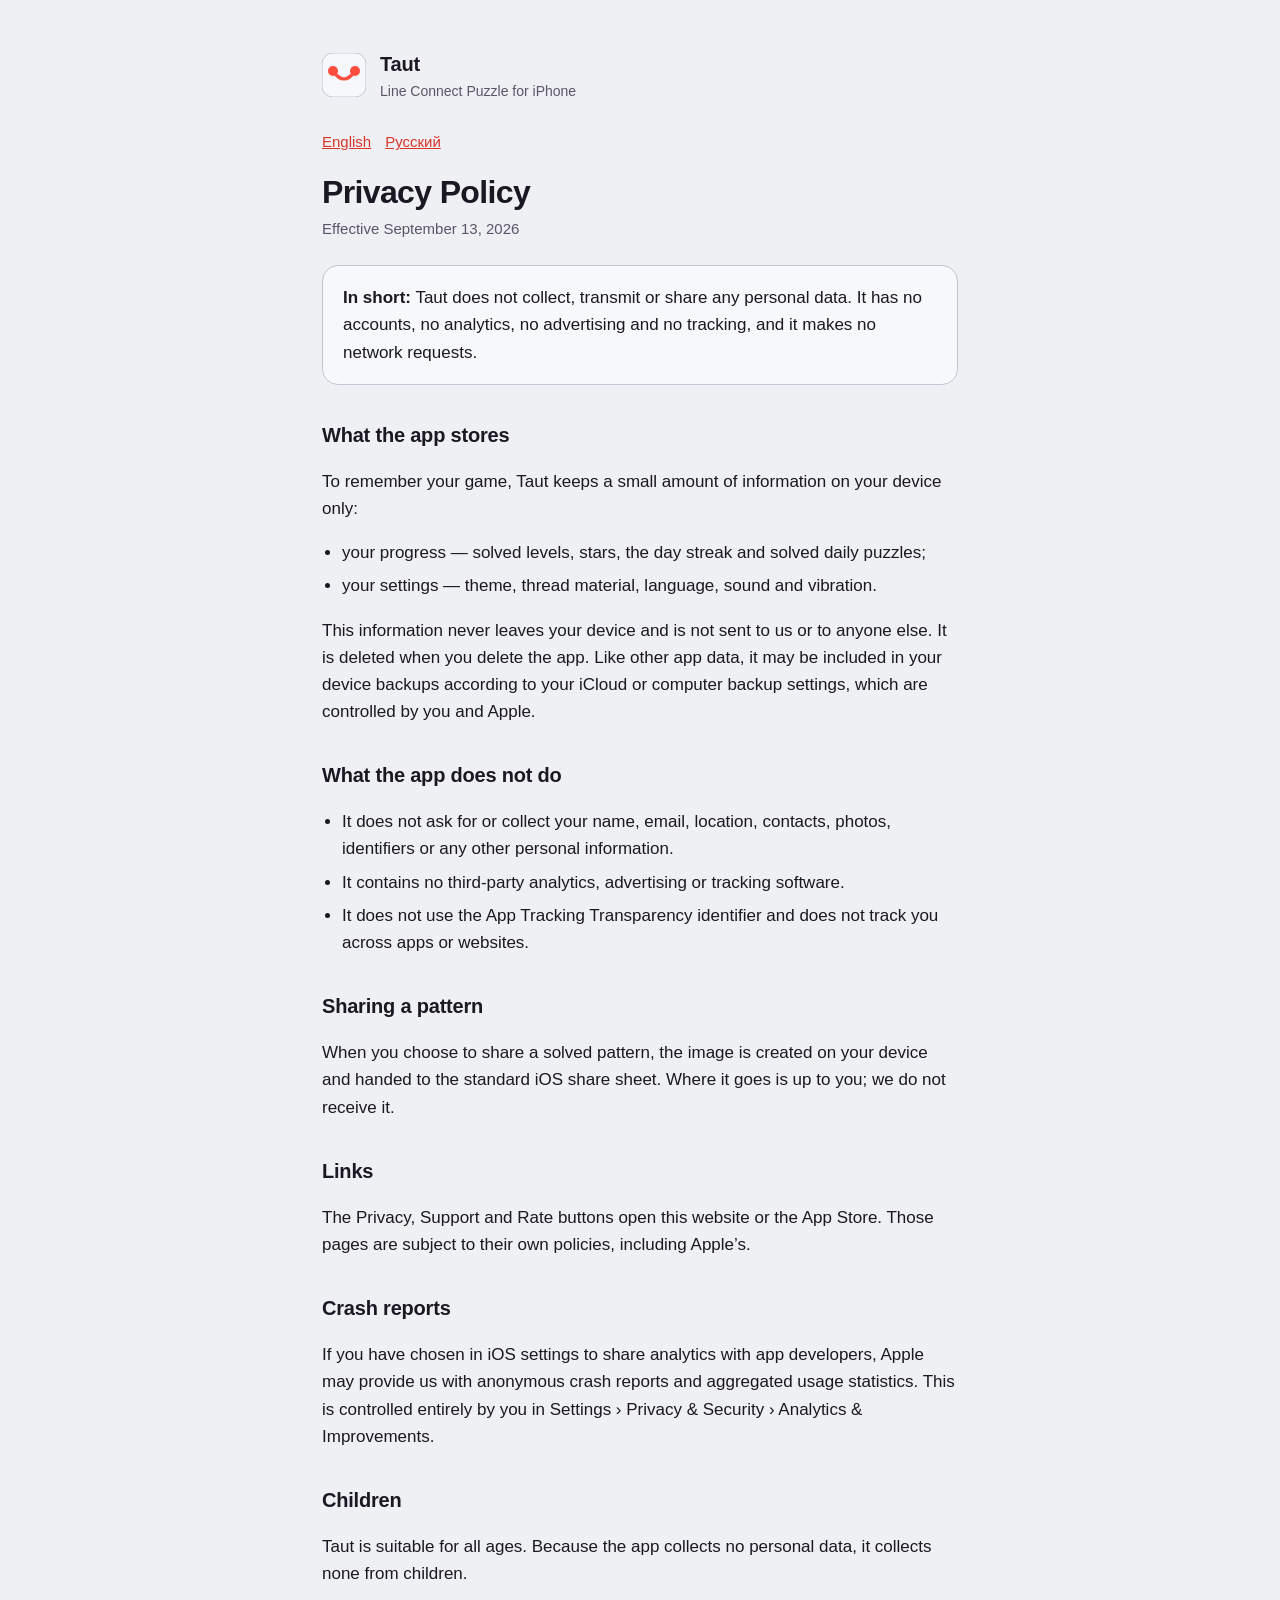
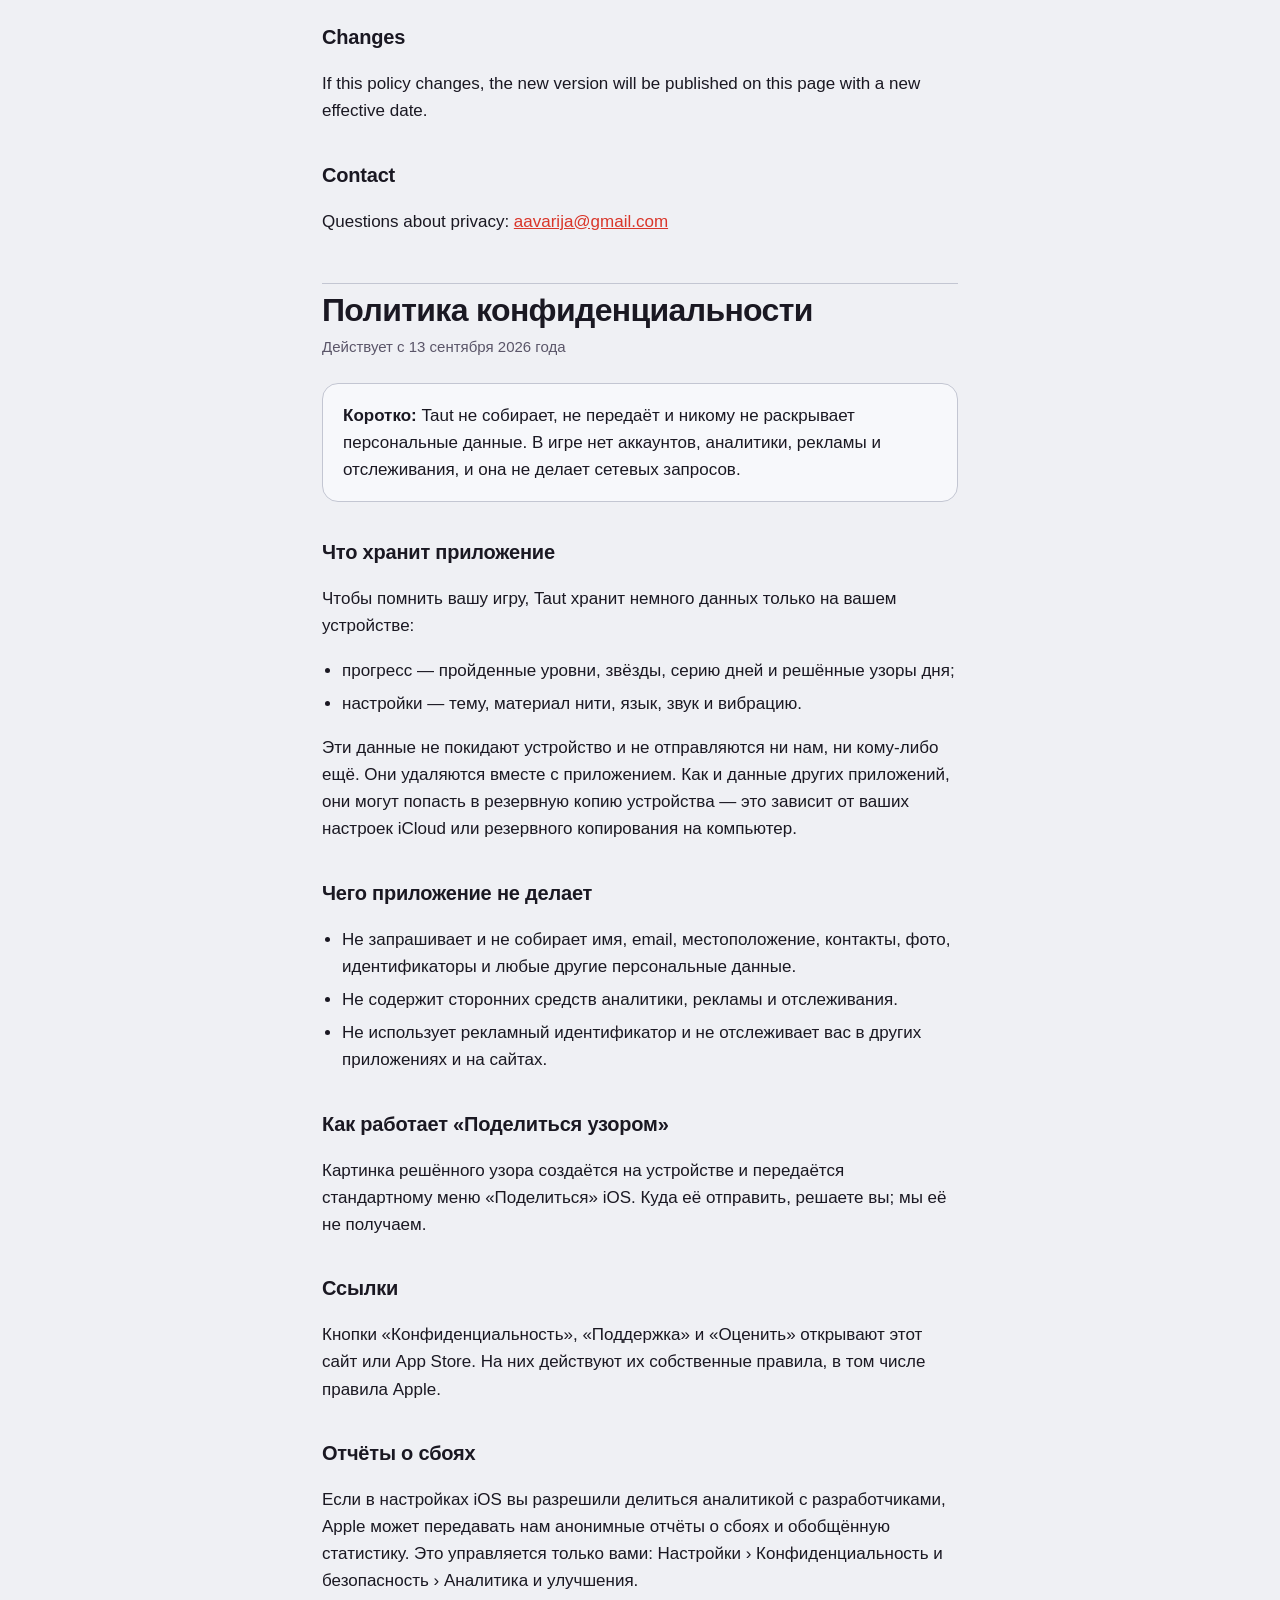
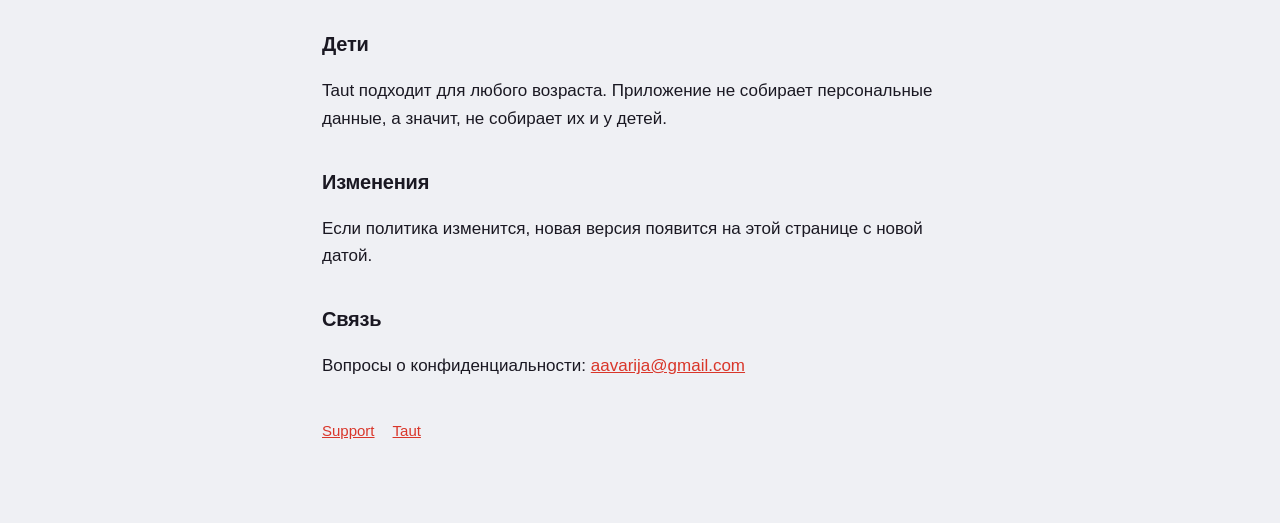
==== privacy/index.html @ 716ec018 "Privacy Policy and Support pages for Taut Co-Authored-By: Claude Opus 5 <noreply@anthropic.com>" ====
<!doctype html>
<html lang="en">
<head>
<meta charset="utf-8">
<meta name="viewport" content="width=device-width, initial-scale=1">
<title>Taut Privacy Policy</title>
<meta name="description" content="Privacy Policy for Taut — Line Connect Puzzle. Taut collects no data.">
<link rel="stylesheet" href="../style.css">
</head>
<body>
<main>
  <header>
    <svg class="mark" viewBox="0 0 44 44" aria-hidden="true"><rect width="44" height="44" rx="11" fill="#F7F8FB" stroke="#C3C6D2"/><path d="M11 18 Q22 34 33 18" stroke="#FF4D3D" stroke-width="3.2" fill="none" stroke-linecap="round"/><circle cx="11" cy="18" r="5" fill="#FF4D3D"/><circle cx="33" cy="18" r="5" fill="#FF4D3D"/></svg>
    <div class="brand"><a href="../" style="color:inherit;text-decoration:none">Taut</a><small>Line Connect Puzzle for iPhone</small></div>
  </header>

  <div class="lang"><a href="#en">English</a><a href="#ru">Русский</a></div>

  <section id="en" lang="en">
    <h1>Privacy Policy</h1>
    <p class="meta">Effective September 13, 2026</p>

    <div class="card"><strong>In short:</strong> Taut does not collect, transmit or share any personal data. It has no accounts, no analytics, no advertising and no tracking, and it makes no network requests.</div>

    <h2>What the app stores</h2>
    <p>To remember your game, Taut keeps a small amount of information on your device only:</p>
    <ul>
      <li>your progress — solved levels, stars, the day streak and solved daily puzzles;</li>
      <li>your settings — theme, thread material, language, sound and vibration.</li>
    </ul>
    <p>This information never leaves your device and is not sent to us or to anyone else. It is deleted when you delete the app. Like other app data, it may be included in your device backups according to your iCloud or computer backup settings, which are controlled by you and Apple.</p>

    <h2>What the app does not do</h2>
    <ul>
      <li>It does not ask for or collect your name, email, location, contacts, photos, identifiers or any other personal information.</li>
      <li>It contains no third-party analytics, advertising or tracking software.</li>
      <li>It does not use the App Tracking Transparency identifier and does not track you across apps or websites.</li>
    </ul>

    <h2>Sharing a pattern</h2>
    <p>When you choose to share a solved pattern, the image is created on your device and handed to the standard iOS share sheet. Where it goes is up to you; we do not receive it.</p>

    <h2>Links</h2>
    <p>The Privacy, Support and Rate buttons open this website or the App Store. Those pages are subject to their own policies, including Apple’s.</p>

    <h2>Crash reports</h2>
    <p>If you have chosen in iOS settings to share analytics with app developers, Apple may provide us with anonymous crash reports and aggregated usage statistics. This is controlled entirely by you in Settings › Privacy &amp; Security › Analytics &amp; Improvements.</p>

    <h2>Children</h2>
    <p>Taut is suitable for all ages. Because the app collects no personal data, it collects none from children.</p>

    <h2>Changes</h2>
    <p>If this policy changes, the new version will be published on this page with a new effective date.</p>

    <h2>Contact</h2>
    <p>Questions about privacy: <a href="mailto:aavarija@gmail.com">aavarija@gmail.com</a></p>
  </section>

  <hr>

  <section id="ru" lang="ru">
    <h1>Политика конфиденциальности</h1>
    <p class="meta">Действует с 13 сентября 2026 года</p>

    <div class="card"><strong>Коротко:</strong> Taut не собирает, не передаёт и никому не раскрывает персональные данные. В игре нет аккаунтов, аналитики, рекламы и отслеживания, и она не делает сетевых запросов.</div>

    <h2>Что хранит приложение</h2>
    <p>Чтобы помнить вашу игру, Taut хранит немного данных только на вашем устройстве:</p>
    <ul>
      <li>прогресс — пройденные уровни, звёзды, серию дней и решённые узоры дня;</li>
      <li>настройки — тему, материал нити, язык, звук и вибрацию.</li>
    </ul>
    <p>Эти данные не покидают устройство и не отправляются ни нам, ни кому-либо ещё. Они удаляются вместе с приложением. Как и данные других приложений, они могут попасть в резервную копию устройства — это зависит от ваших настроек iCloud или резервного копирования на компьютер.</p>

    <h2>Чего приложение не делает</h2>
    <ul>
      <li>Не запрашивает и не собирает имя, email, местоположение, контакты, фото, идентификаторы и любые другие персональные данные.</li>
      <li>Не содержит сторонних средств аналитики, рекламы и отслеживания.</li>
      <li>Не использует рекламный идентификатор и не отслеживает вас в других приложениях и на сайтах.</li>
    </ul>

    <h2>Как работает «Поделиться узором»</h2>
    <p>Картинка решённого узора создаётся на устройстве и передаётся стандартному меню «Поделиться» iOS. Куда её отправить, решаете вы; мы её не получаем.</p>

    <h2>Ссылки</h2>
    <p>Кнопки «Конфиденциальность», «Поддержка» и «Оценить» открывают этот сайт или App Store. На них действуют их собственные правила, в том числе правила Apple.</p>

    <h2>Отчёты о сбоях</h2>
    <p>Если в настройках iOS вы разрешили делиться аналитикой с разработчиками, Apple может передавать нам анонимные отчёты о сбоях и обобщённую статистику. Это управляется только вами: Настройки › Конфиденциальность и безопасность › Аналитика и улучшения.</p>

    <h2>Дети</h2>
    <p>Taut подходит для любого возраста. Приложение не собирает персональные данные, а значит, не собирает их и у детей.</p>

    <h2>Изменения</h2>
    <p>Если политика изменится, новая версия появится на этой странице с новой датой.</p>

    <h2>Связь</h2>
    <p>Вопросы о конфиденциальности: <a href="mailto:aavarija@gmail.com">aavarija@gmail.com</a></p>
  </section>

  <nav class="links">
    <a href="../support/">Support</a>
    <a href="../">Taut</a>
  </nav>
</main>
</body>
</html>
---- style.css ----
:root {
  --ground: #EFF0F4;
  --surface: #F7F8FB;
  --line: #C3C6D2;
  --text: #1A1822;
  --text-mid: #5A5568;
  --accent: #D9362A;
}
@media (prefers-color-scheme: dark) {
  :root {
    --ground: #1A1822;
    --surface: #1F1D29;
    --line: #332F3F;
    --text: #F3F1F8;
    --text-mid: #A8A2B8;
    --accent: #FF6A5C;
  }
}
* { box-sizing: border-box; }
html { -webkit-text-size-adjust: 100%; }
body {
  margin: 0;
  background: var(--ground);
  color: var(--text);
  font: 17px/1.6 -apple-system, BlinkMacSystemFont, "Segoe UI", Roboto, "Helvetica Neue", Arial, sans-serif;
}
main { max-width: 680px; margin: 0 auto; padding: 48px 22px 80px; }
header { display: flex; align-items: center; gap: 14px; margin-bottom: 28px; }
.mark { width: 44px; height: 44px; flex: none; }
.brand { font-weight: 700; font-size: 20px; letter-spacing: -0.01em; }
.brand small { display: block; font-weight: 400; font-size: 14px; color: var(--text-mid); letter-spacing: 0; }
h1 { font-size: 32px; line-height: 1.15; letter-spacing: -0.02em; margin: 0 0 6px; }
h2 { font-size: 20px; margin: 34px 0 8px; letter-spacing: -0.01em; }
p, li { color: var(--text); }
.meta { color: var(--text-mid); font-size: 15px; margin: 0 0 24px; }
ul { padding-left: 20px; }
li + li { margin-top: 6px; }
a { color: var(--accent); }
.card { background: var(--surface); border: 1px solid var(--line); border-radius: 16px; padding: 18px 20px; margin: 22px 0; }
.lang { display: flex; gap: 14px; font-size: 15px; margin-bottom: 20px; }
nav.links { display: flex; flex-wrap: wrap; gap: 18px; margin-top: 40px; font-size: 15px; }
hr { border: 0; border-top: 1px solid var(--line); margin: 48px 0 8px; }
footer { color: var(--text-mid); font-size: 14px; margin-top: 12px; }
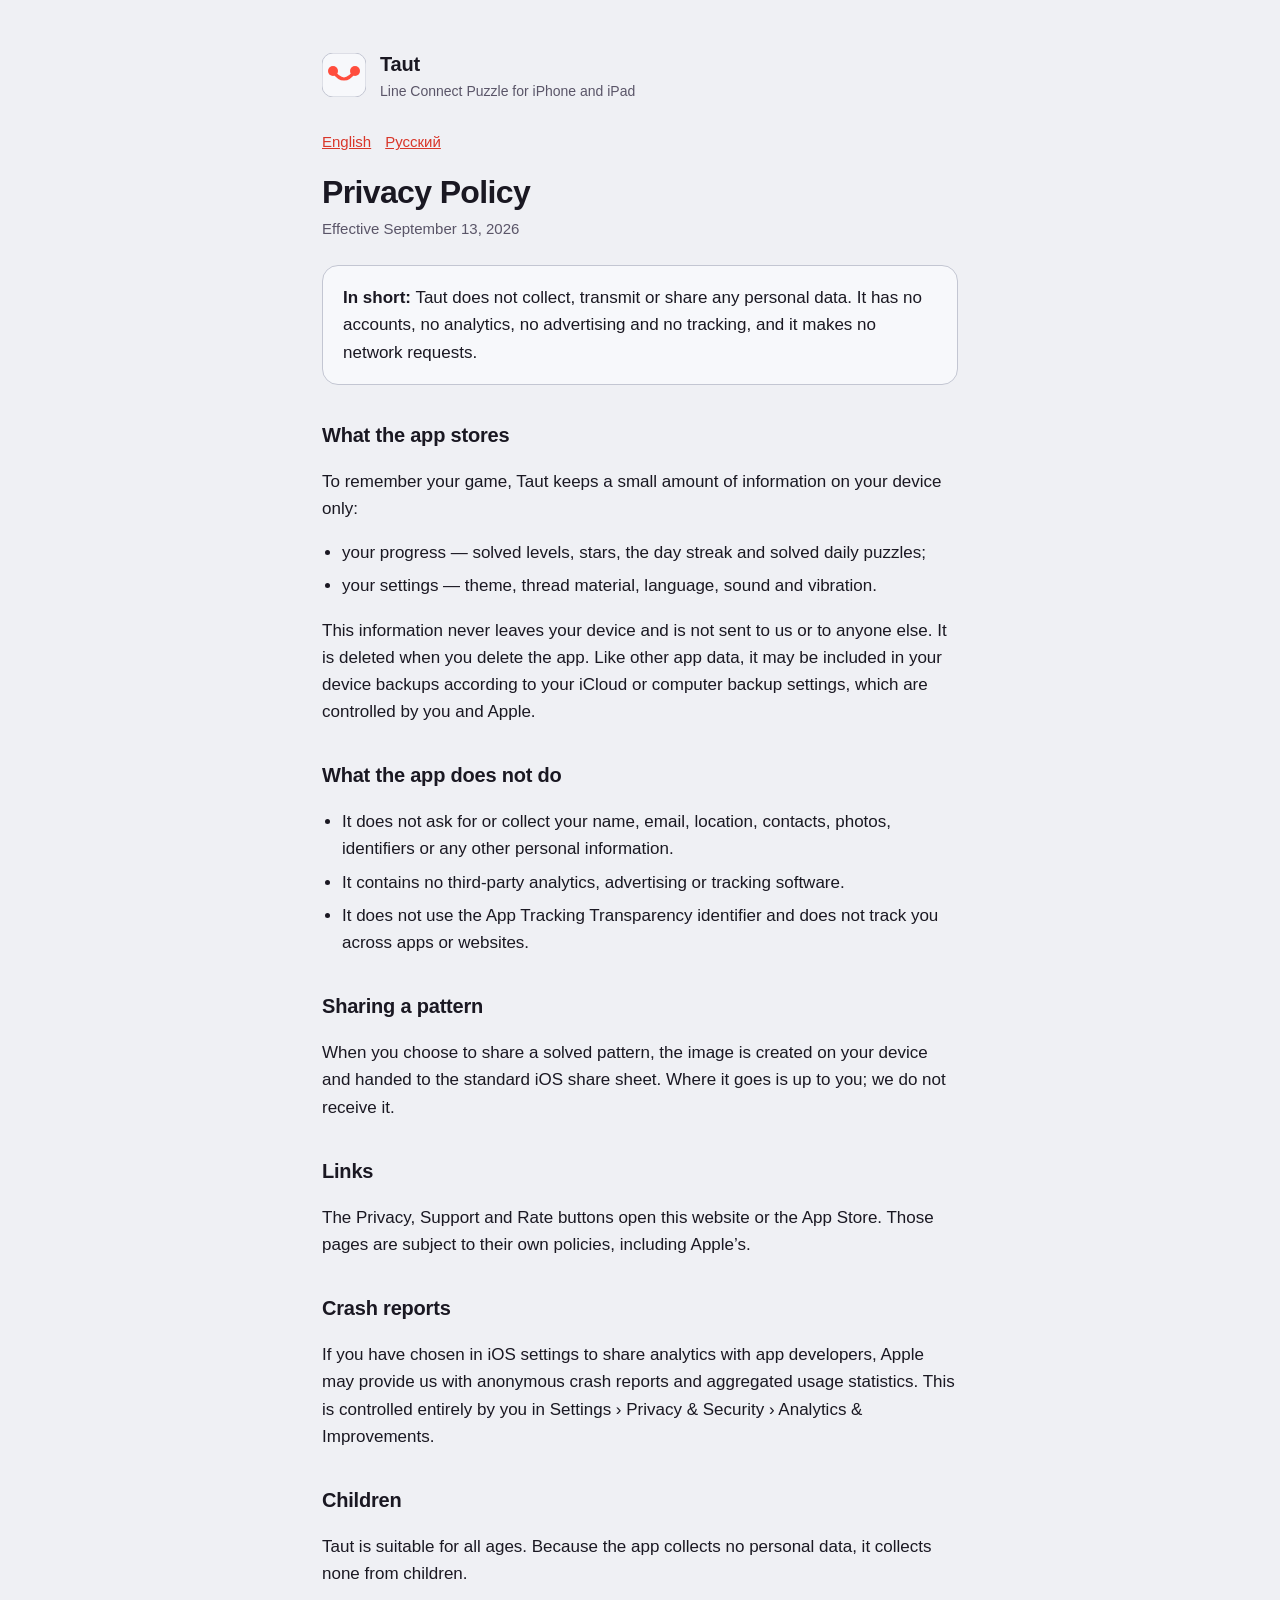
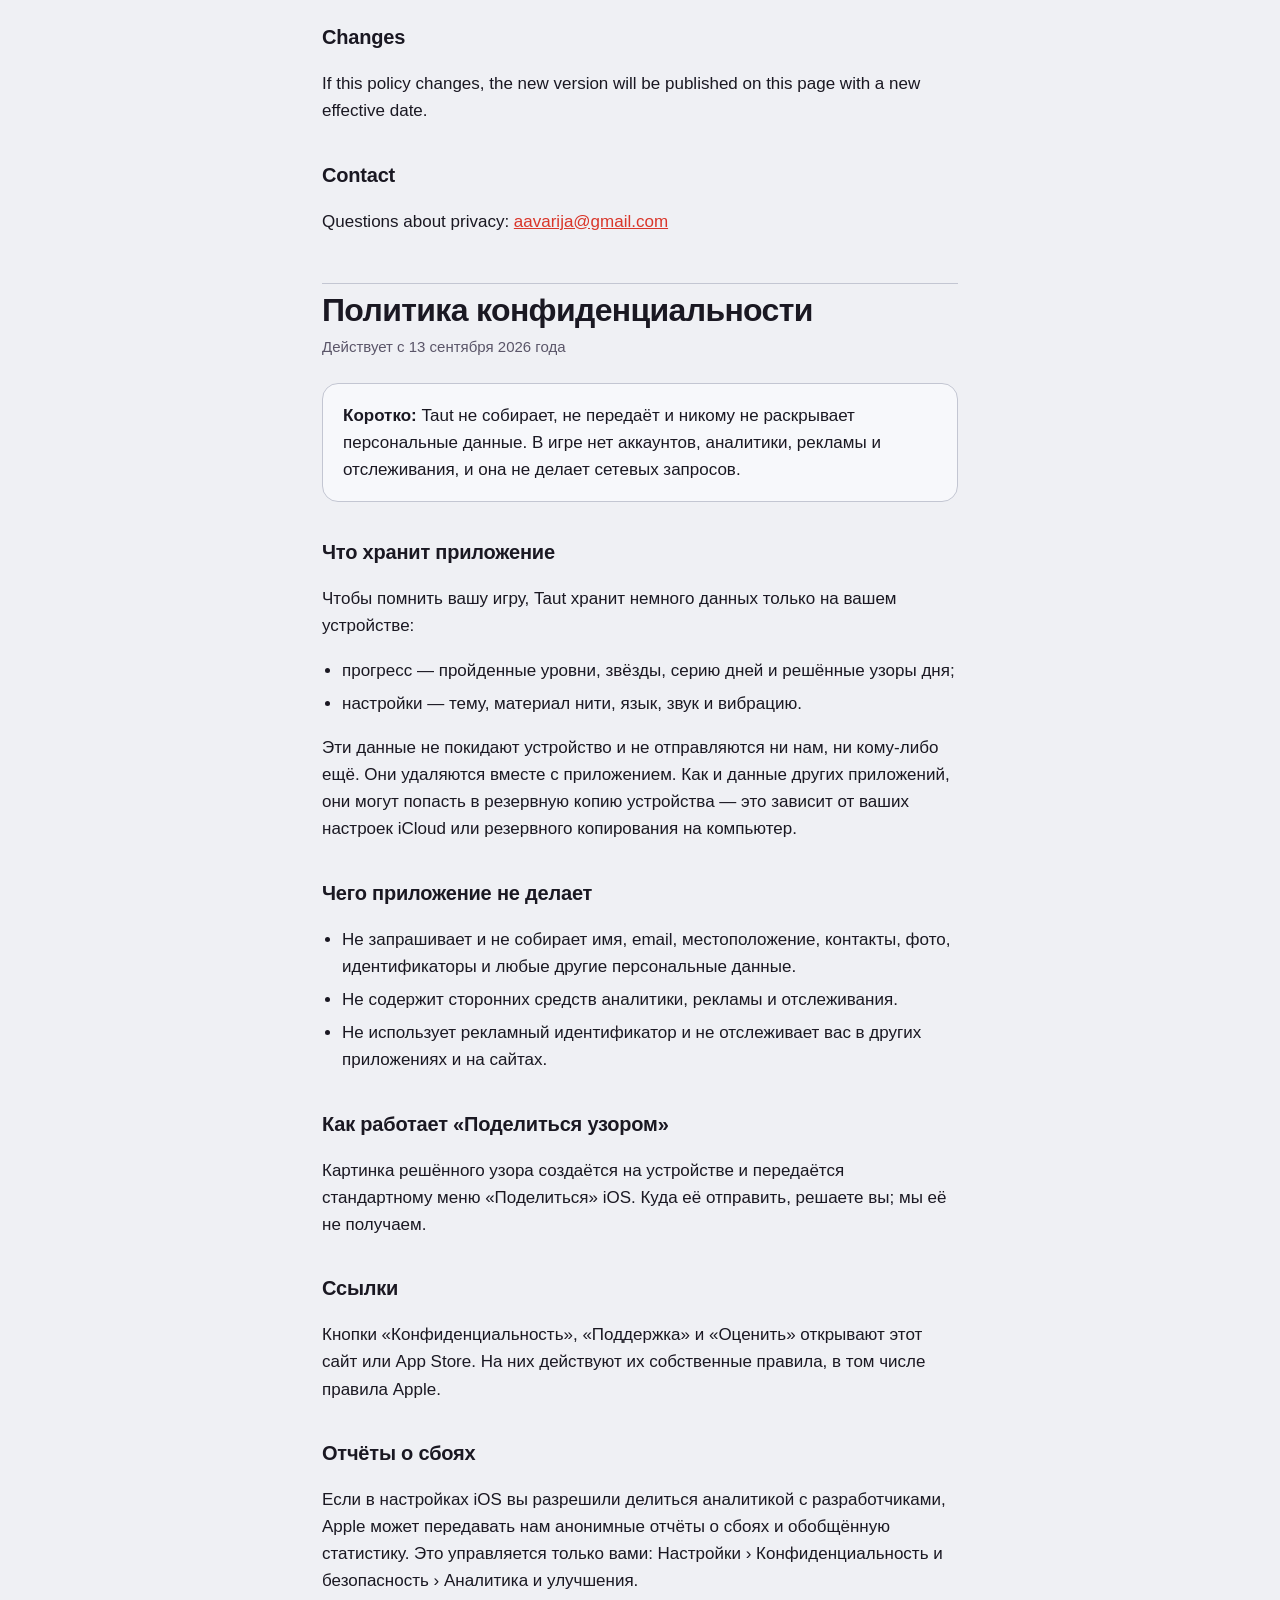
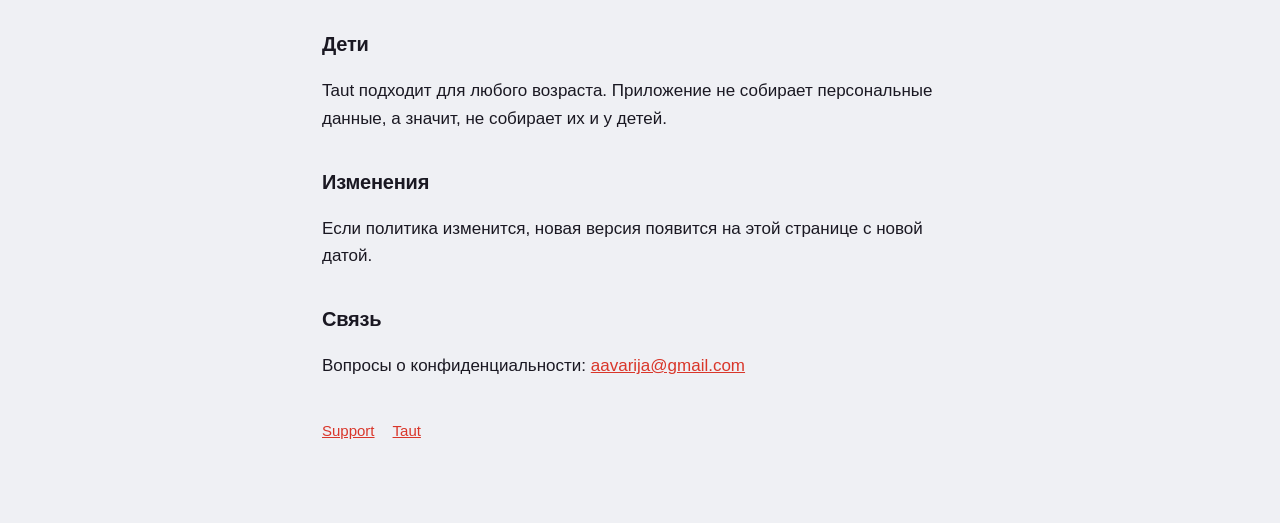
==== commit dde0fefb: "Сайт: игра для iPhone и iPad, а не только для iPhone Co-Authored-By: Claude Opus 5 <noreply@anthropi" ====
--- a/privacy/index.html
+++ b/privacy/index.html
@@ -11,7 +11,7 @@
 <main>
   <header>
     <svg class="mark" viewBox="0 0 44 44" aria-hidden="true"><rect width="44" height="44" rx="11" fill="#F7F8FB" stroke="#C3C6D2"/><path d="M11 18 Q22 34 33 18" stroke="#FF4D3D" stroke-width="3.2" fill="none" stroke-linecap="round"/><circle cx="11" cy="18" r="5" fill="#FF4D3D"/><circle cx="33" cy="18" r="5" fill="#FF4D3D"/></svg>
-    <div class="brand"><a href="../" style="color:inherit;text-decoration:none">Taut</a><small>Line Connect Puzzle for iPhone</small></div>
+    <div class="brand"><a href="../" style="color:inherit;text-decoration:none">Taut</a><small>Line Connect Puzzle for iPhone and iPad</small></div>
   </header>
 
   <div class="lang"><a href="#en">English</a><a href="#ru">Русский</a></div>
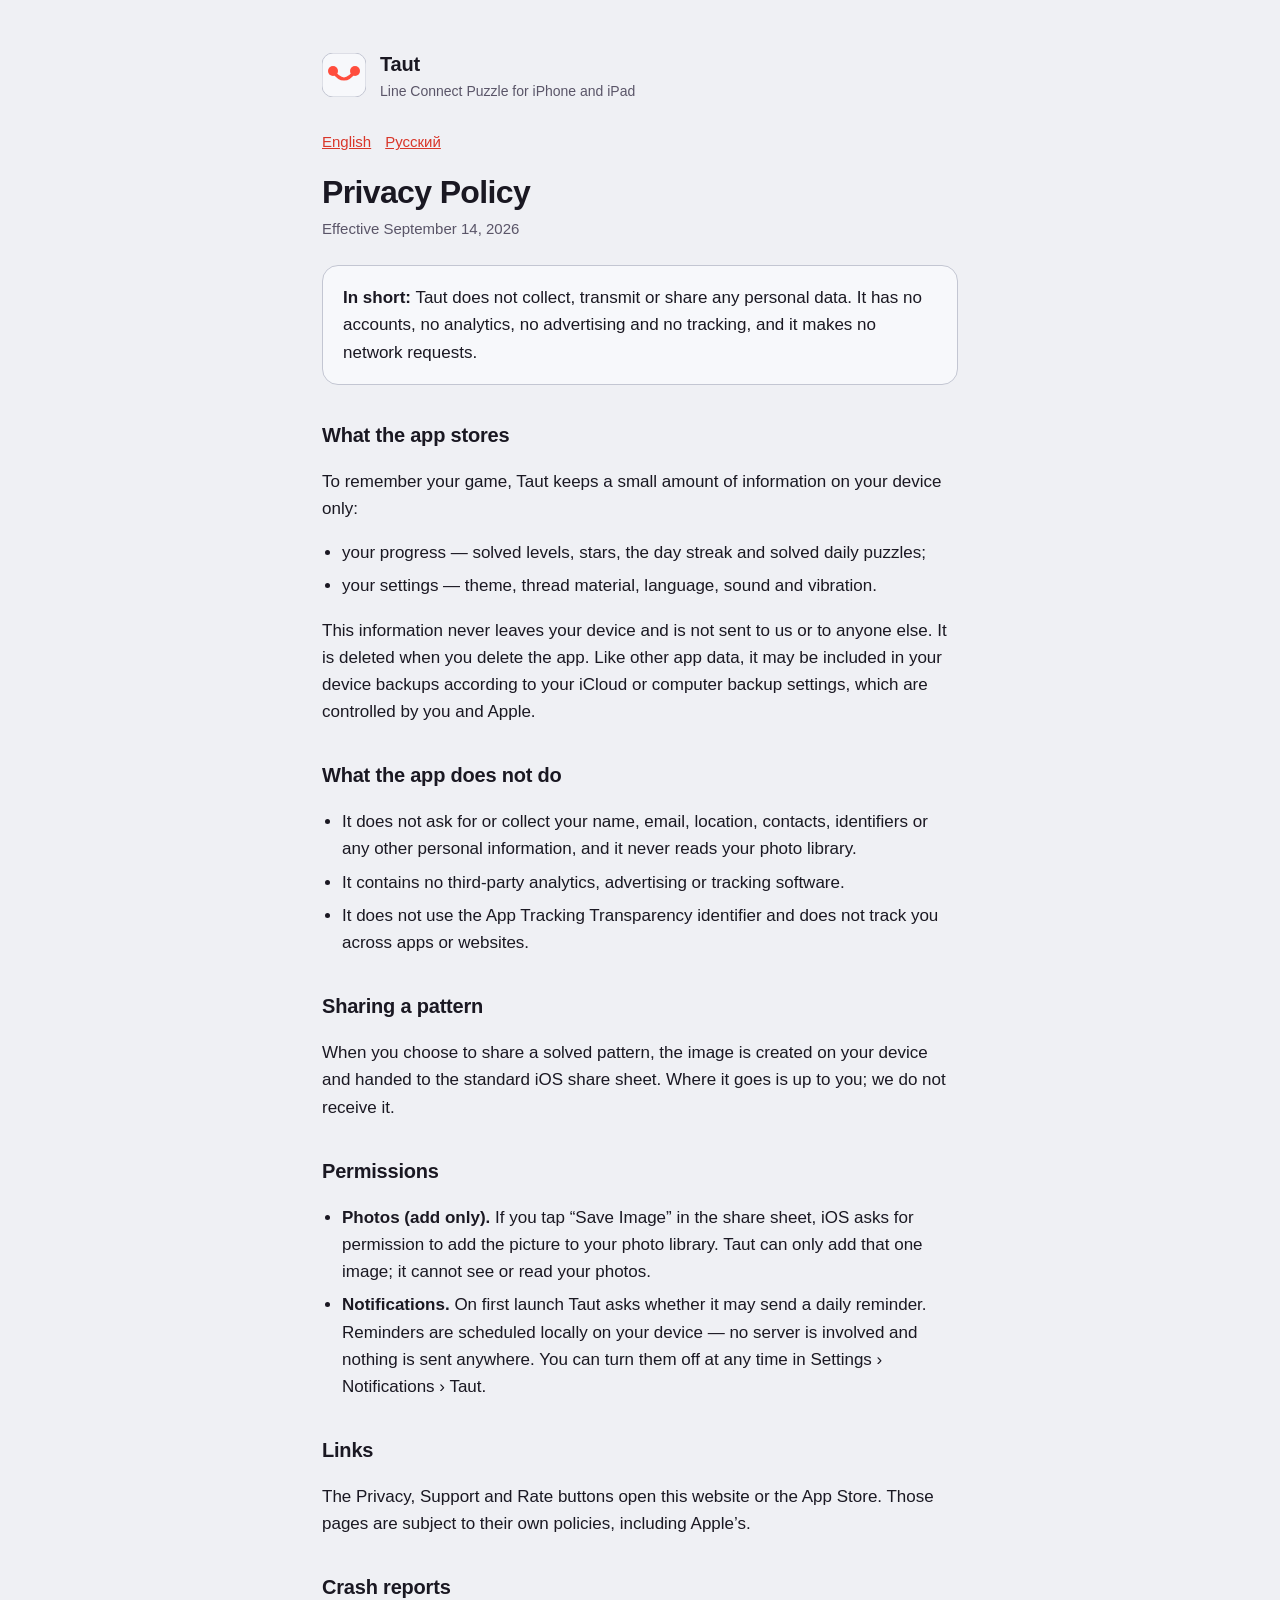
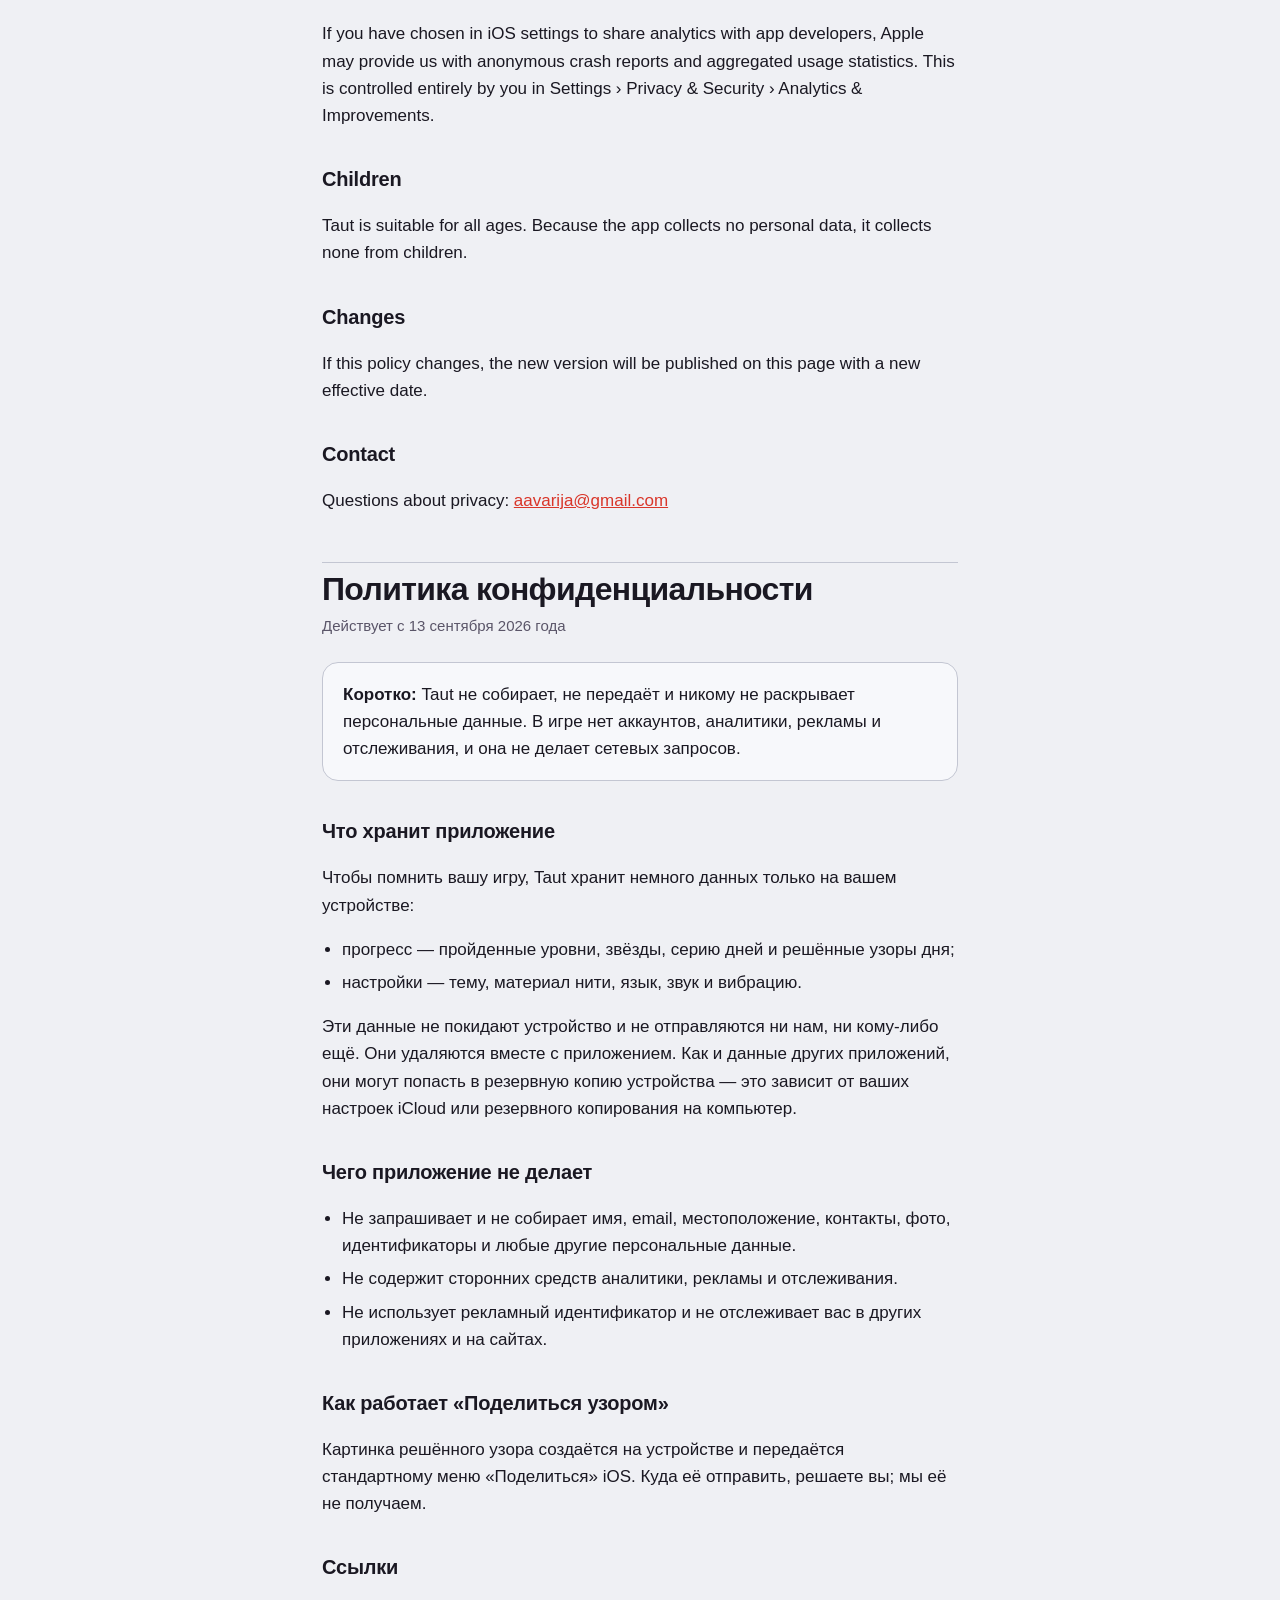
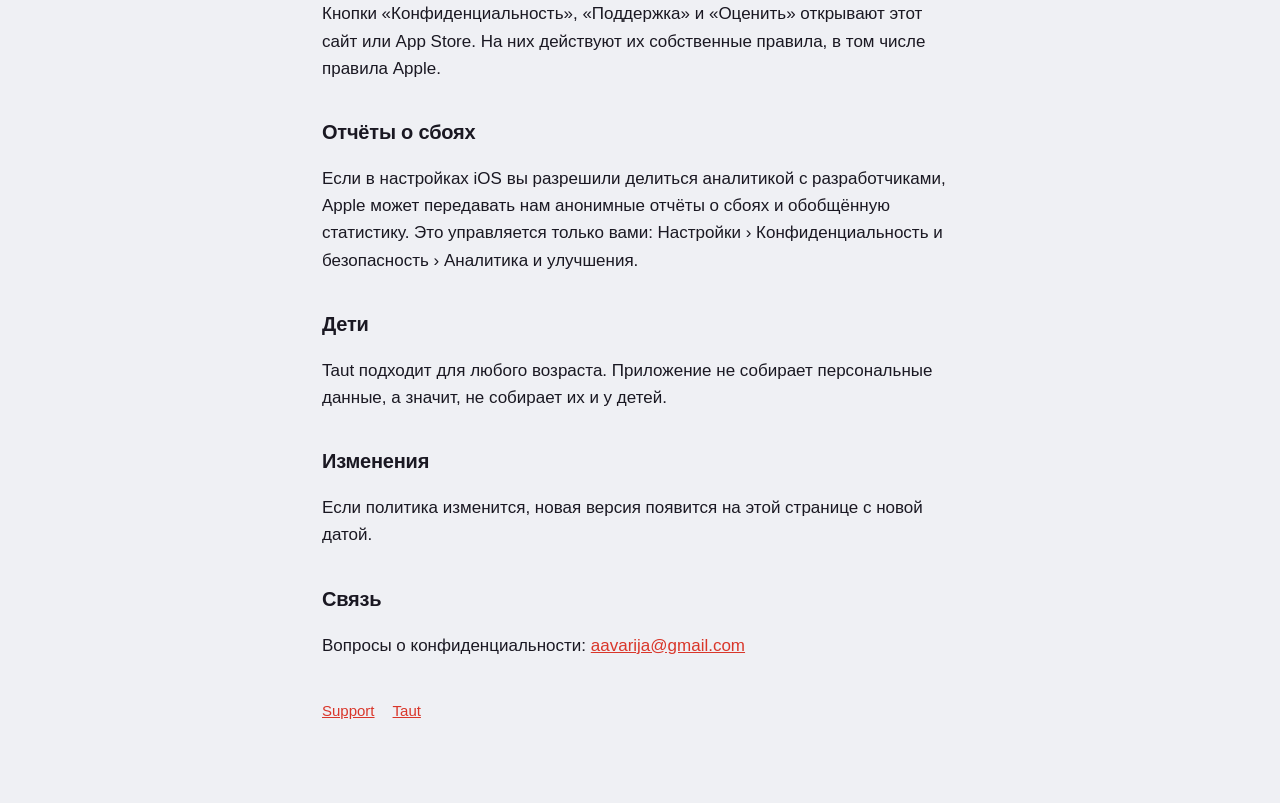
==== commit 6d2c801c: "Privacy: Photos add-only access and local daily reminders" ====
--- a/privacy/index.html
+++ b/privacy/index.html
@@ -18,7 +18,7 @@
 
   <section id="en" lang="en">
     <h1>Privacy Policy</h1>
-    <p class="meta">Effective September 13, 2026</p>
+    <p class="meta">Effective September 14, 2026</p>
 
     <div class="card"><strong>In short:</strong> Taut does not collect, transmit or share any personal data. It has no accounts, no analytics, no advertising and no tracking, and it makes no network requests.</div>
 
@@ -32,13 +32,19 @@
 
     <h2>What the app does not do</h2>
     <ul>
-      <li>It does not ask for or collect your name, email, location, contacts, photos, identifiers or any other personal information.</li>
+      <li>It does not ask for or collect your name, email, location, contacts, identifiers or any other personal information, and it never reads your photo library.</li>
       <li>It contains no third-party analytics, advertising or tracking software.</li>
       <li>It does not use the App Tracking Transparency identifier and does not track you across apps or websites.</li>
     </ul>
 
     <h2>Sharing a pattern</h2>
     <p>When you choose to share a solved pattern, the image is created on your device and handed to the standard iOS share sheet. Where it goes is up to you; we do not receive it.</p>
+
+    <h2>Permissions</h2>
+    <ul>
+      <li><strong>Photos (add only).</strong> If you tap “Save Image” in the share sheet, iOS asks for permission to add the picture to your photo library. Taut can only add that one image; it cannot see or read your photos.</li>
+      <li><strong>Notifications.</strong> On first launch Taut asks whether it may send a daily reminder. Reminders are scheduled locally on your device — no server is involved and nothing is sent anywhere. You can turn them off at any time in Settings › Notifications › Taut.</li>
+    </ul>
 
     <h2>Links</h2>
     <p>The Privacy, Support and Rate buttons open this website or the App Store. Those pages are subject to their own policies, including Apple’s.</p>
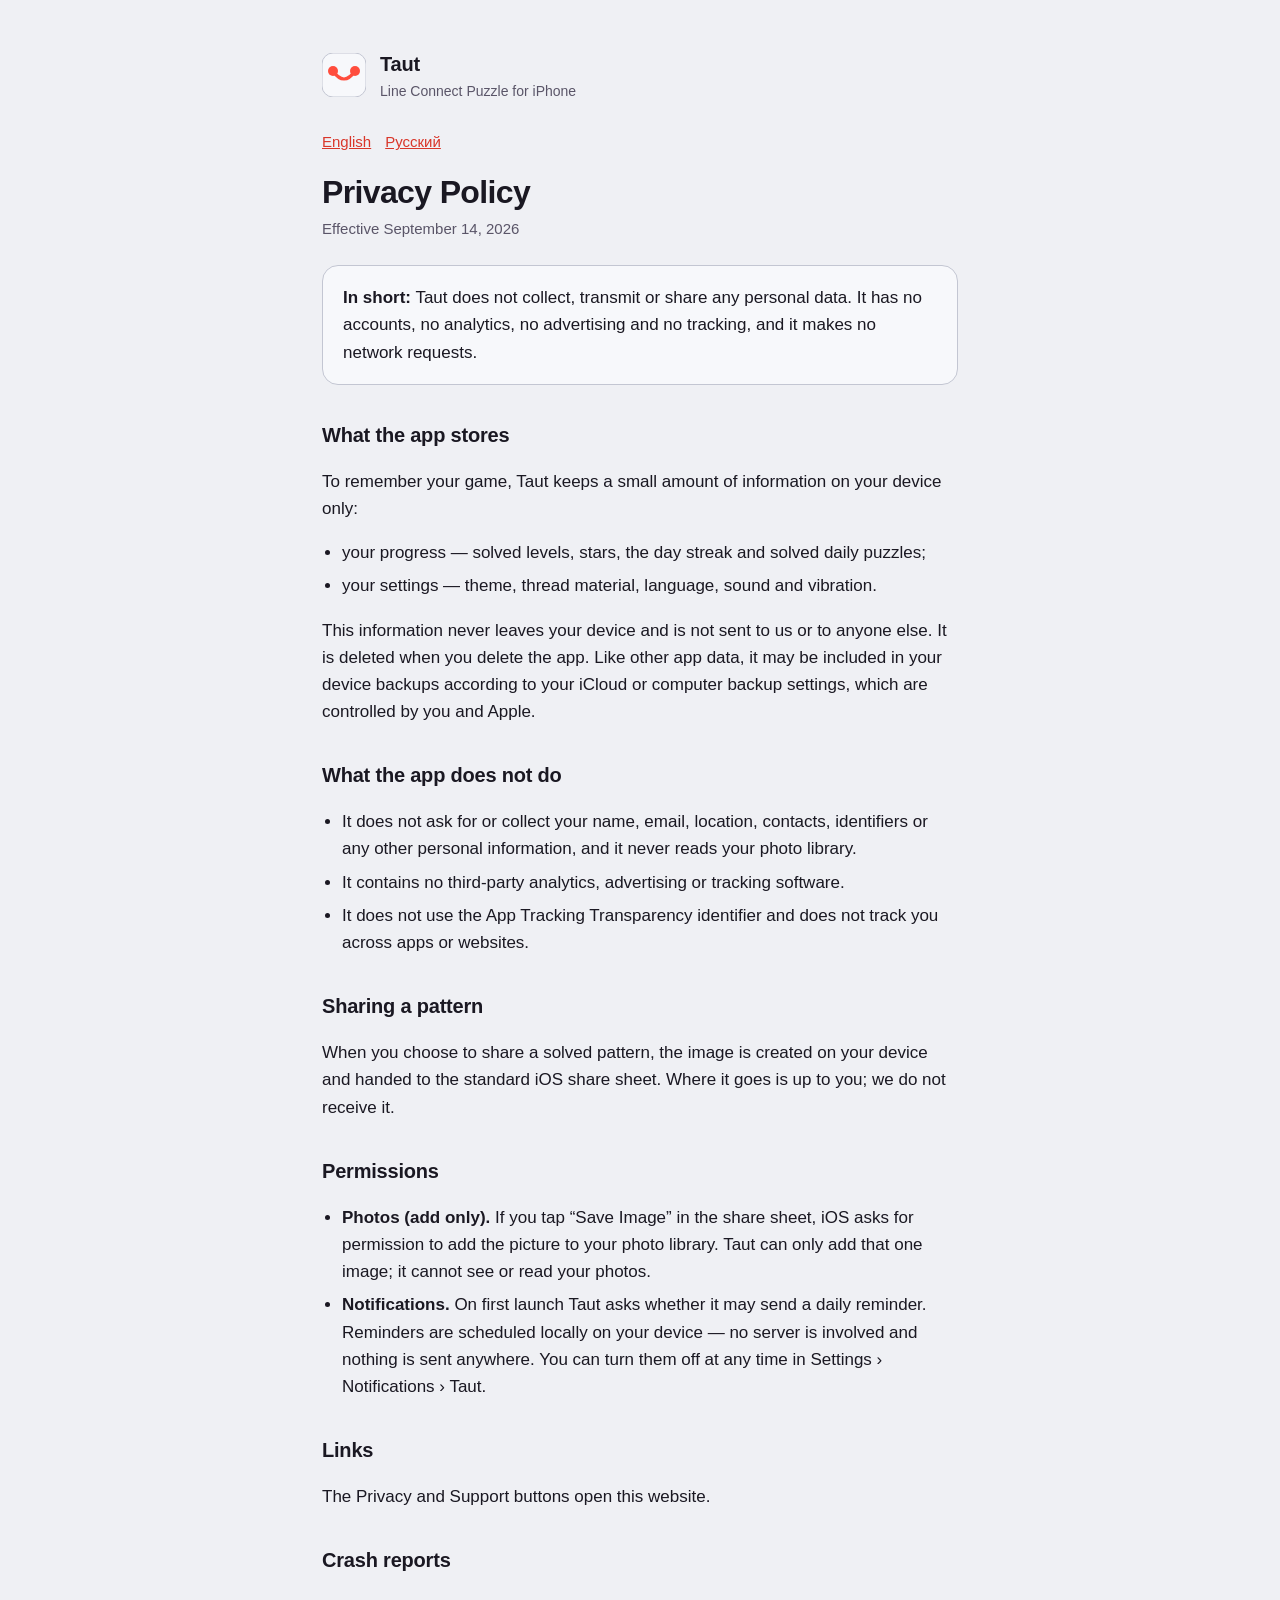
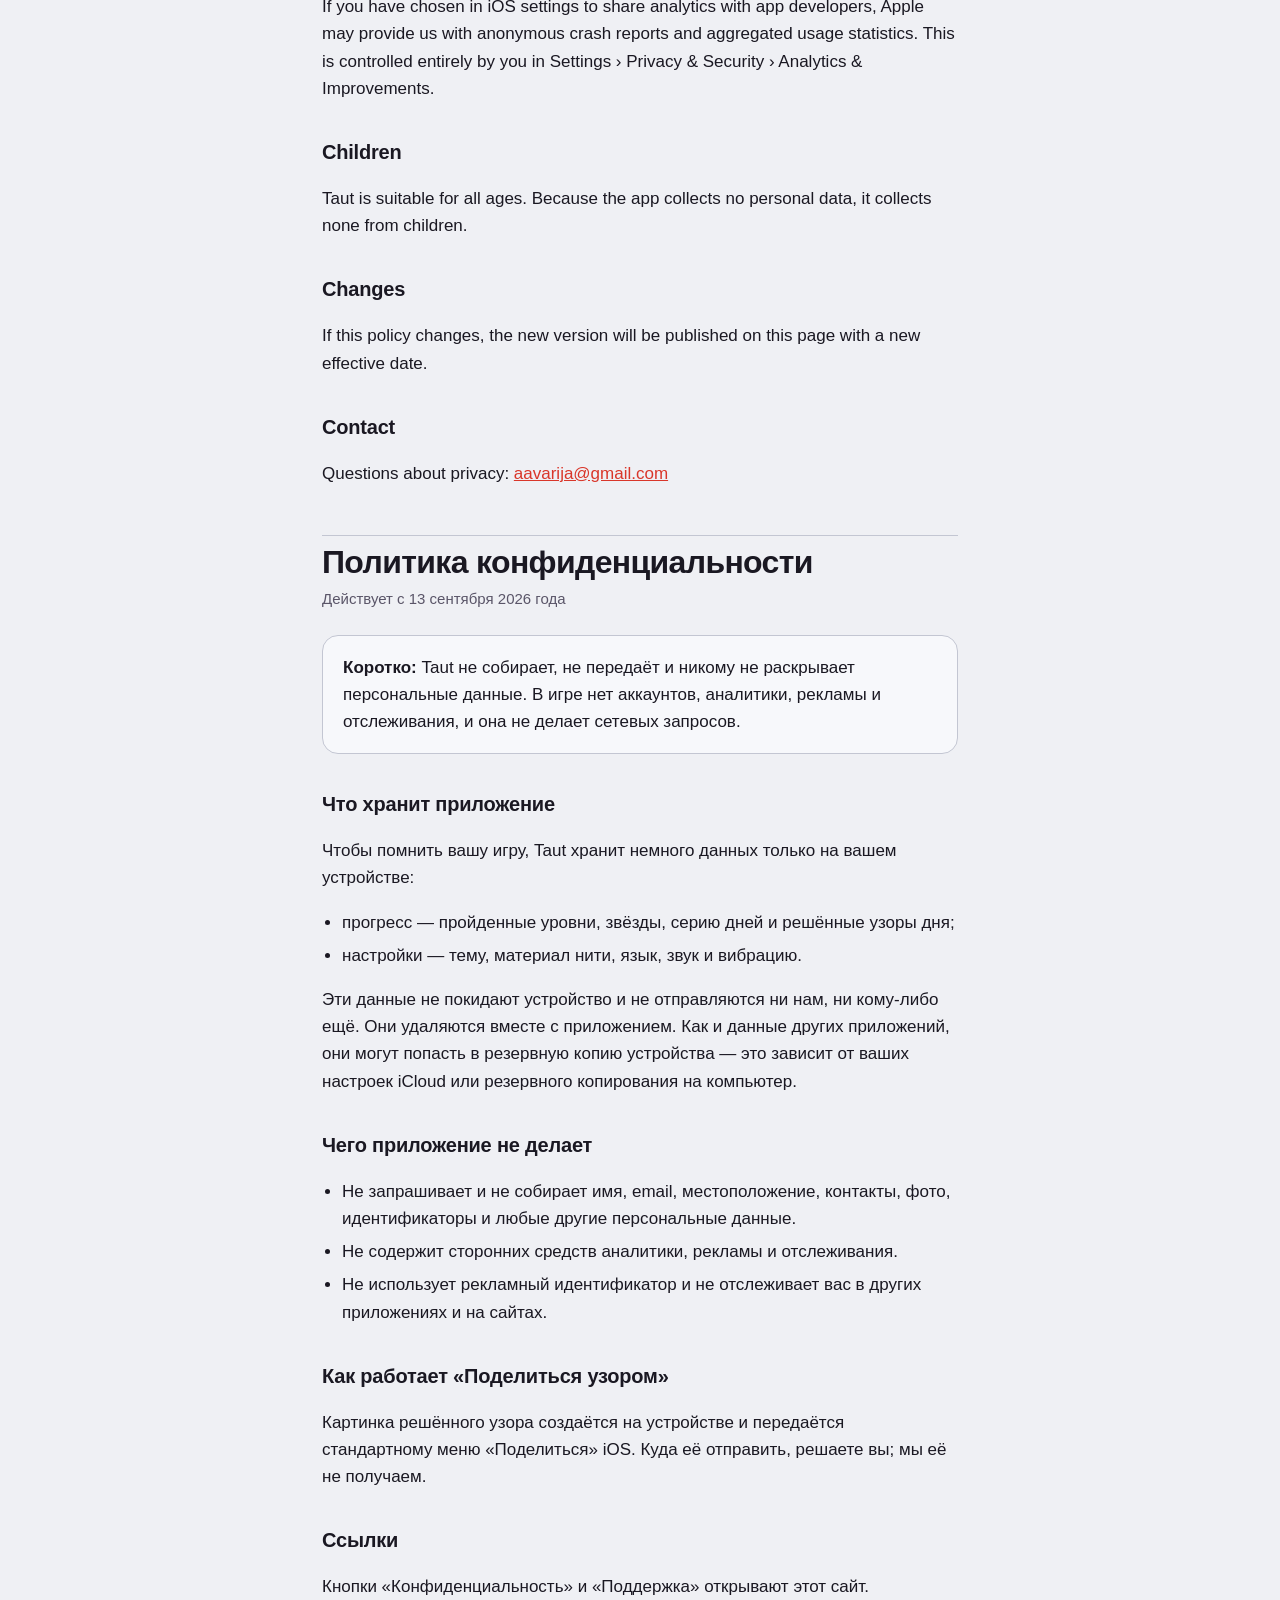
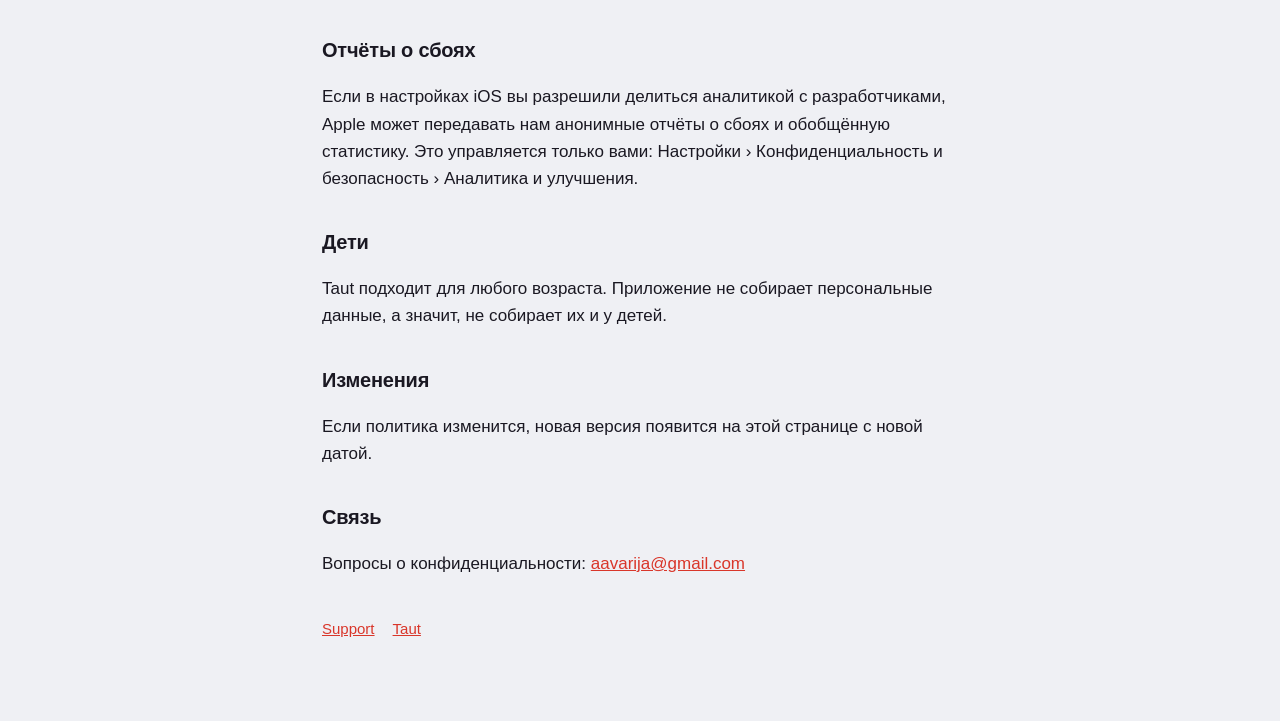
==== commit 02dd4c3d: "Site: iPhone only in 1.0, real material names, no Rate button" ====
--- a/privacy/index.html
+++ b/privacy/index.html
@@ -11,7 +11,7 @@
 <main>
   <header>
     <svg class="mark" viewBox="0 0 44 44" aria-hidden="true"><rect width="44" height="44" rx="11" fill="#F7F8FB" stroke="#C3C6D2"/><path d="M11 18 Q22 34 33 18" stroke="#FF4D3D" stroke-width="3.2" fill="none" stroke-linecap="round"/><circle cx="11" cy="18" r="5" fill="#FF4D3D"/><circle cx="33" cy="18" r="5" fill="#FF4D3D"/></svg>
-    <div class="brand"><a href="../" style="color:inherit;text-decoration:none">Taut</a><small>Line Connect Puzzle for iPhone and iPad</small></div>
+    <div class="brand"><a href="../" style="color:inherit;text-decoration:none">Taut</a><small>Line Connect Puzzle for iPhone</small></div>
   </header>
 
   <div class="lang"><a href="#en">English</a><a href="#ru">Русский</a></div>
@@ -47,7 +47,7 @@
     </ul>
 
     <h2>Links</h2>
-    <p>The Privacy, Support and Rate buttons open this website or the App Store. Those pages are subject to their own policies, including Apple’s.</p>
+    <p>The Privacy and Support buttons open this website.</p>
 
     <h2>Crash reports</h2>
     <p>If you have chosen in iOS settings to share analytics with app developers, Apple may provide us with anonymous crash reports and aggregated usage statistics. This is controlled entirely by you in Settings › Privacy &amp; Security › Analytics &amp; Improvements.</p>
@@ -89,7 +89,7 @@
     <p>Картинка решённого узора создаётся на устройстве и передаётся стандартному меню «Поделиться» iOS. Куда её отправить, решаете вы; мы её не получаем.</p>
 
     <h2>Ссылки</h2>
-    <p>Кнопки «Конфиденциальность», «Поддержка» и «Оценить» открывают этот сайт или App Store. На них действуют их собственные правила, в том числе правила Apple.</p>
+    <p>Кнопки «Конфиденциальность» и «Поддержка» открывают этот сайт.</p>
 
     <h2>Отчёты о сбоях</h2>
     <p>Если в настройках iOS вы разрешили делиться аналитикой с разработчиками, Apple может передавать нам анонимные отчёты о сбоях и обобщённую статистику. Это управляется только вами: Настройки › Конфиденциальность и безопасность › Аналитика и улучшения.</p>
